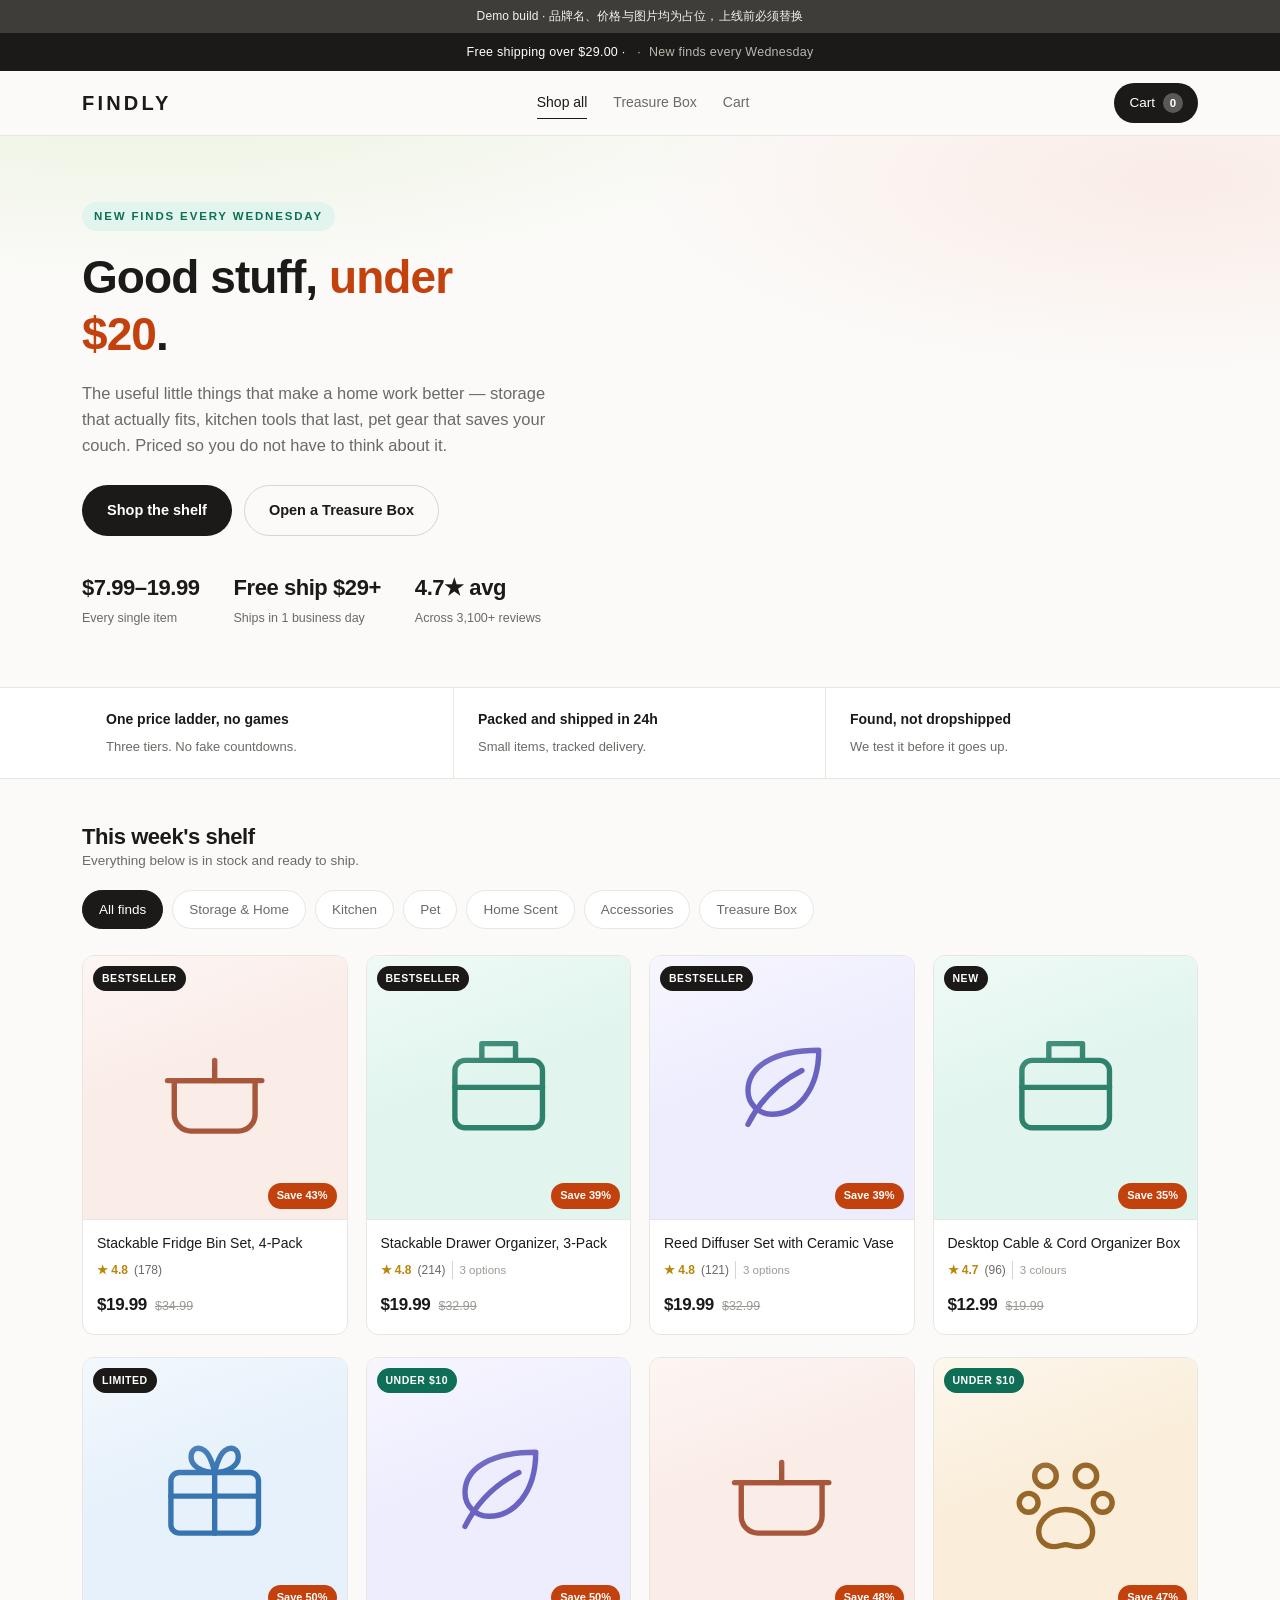
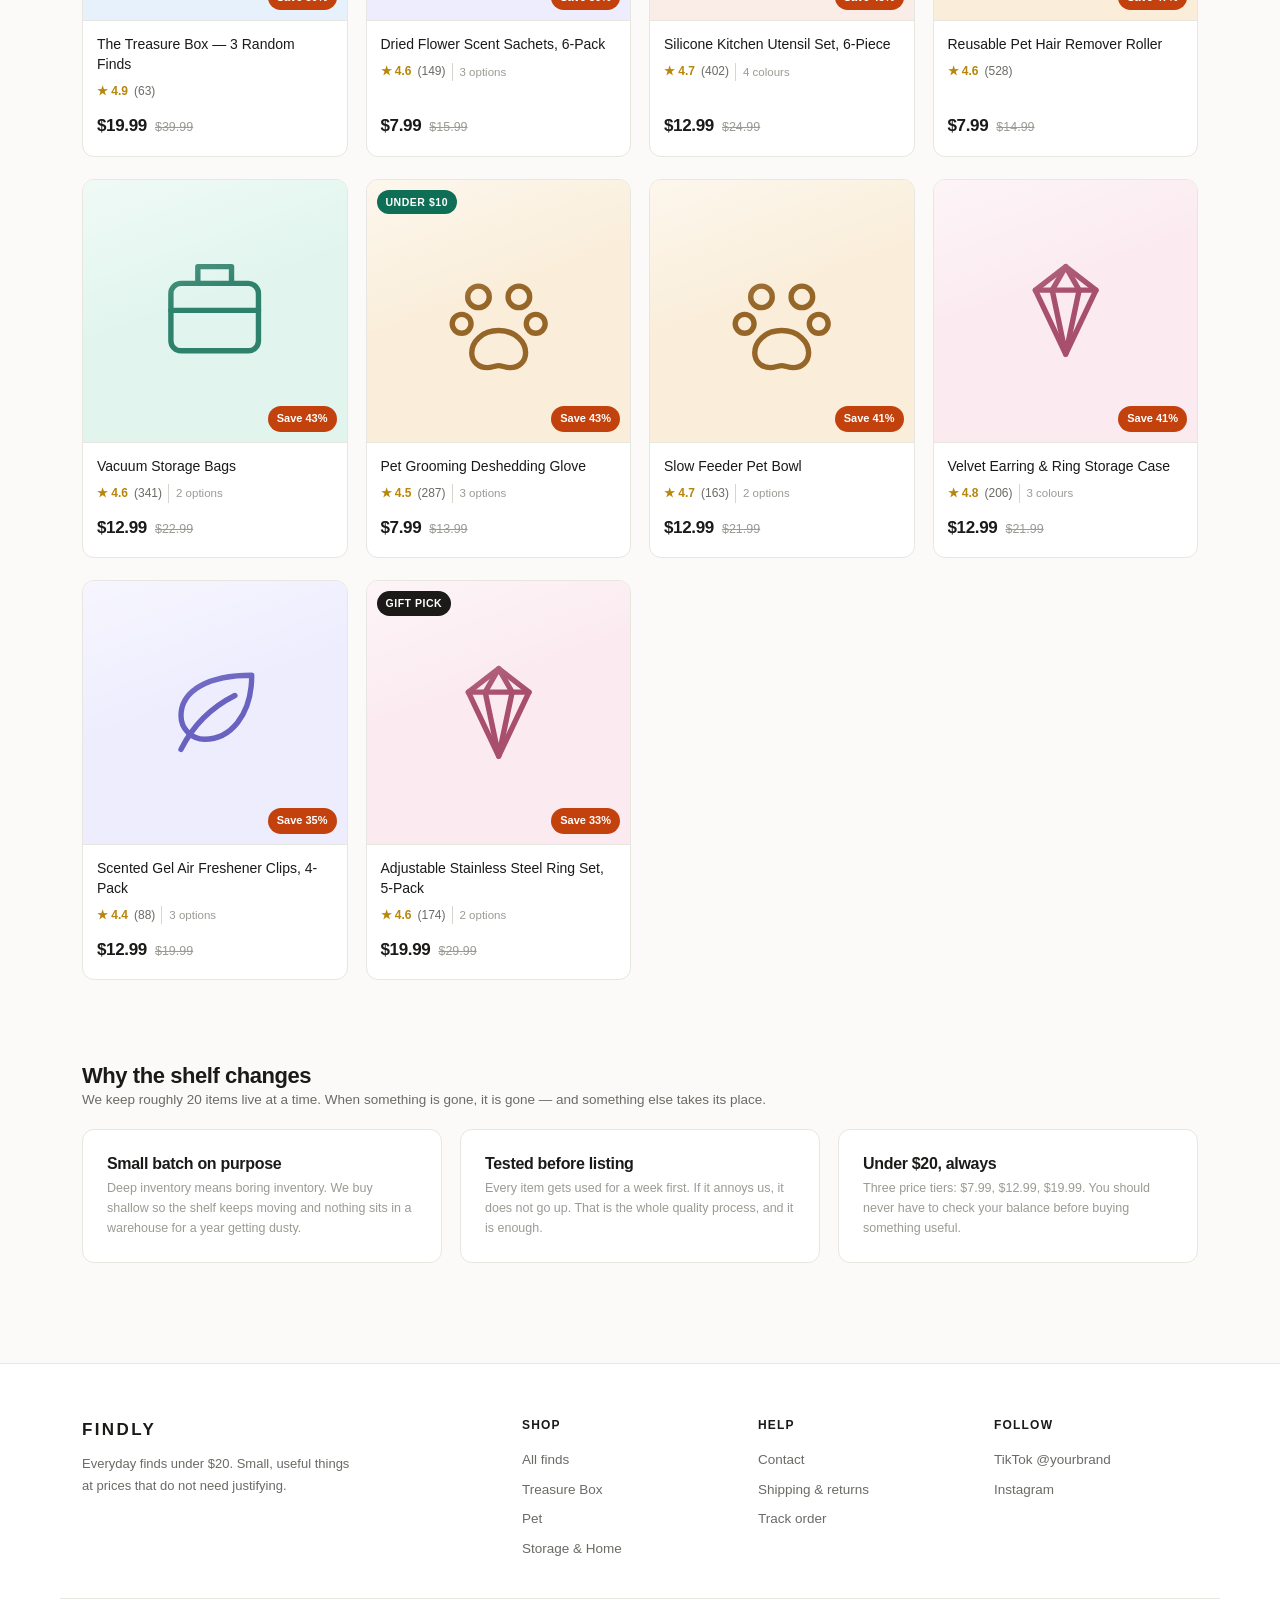
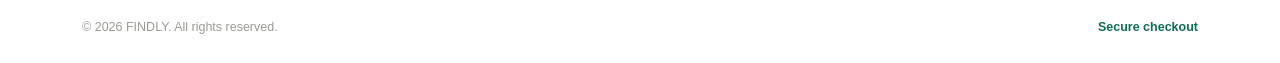
==== index.html @ bf11c8b1 "FINDLY storefront: static site" ====
<!DOCTYPE html>
<html lang="en">
<head>
<meta charset="UTF-8">
<meta name="viewport" content="width=device-width, initial-scale=1.0">
<title>FINDLY — Everyday finds under $20</title>
<meta name="description" content="Small, useful things at prices that do not need justifying. Storage, kitchen, pet and home scent finds, most under $20. New picks every Wednesday.">
<link rel="stylesheet" href="assets/css/style.css">
</head>
<body>

<div id="site-header"></div>

<main>

  <section class="hero">
    <div class="hero-inner">
      <span class="eyebrow">New finds every Wednesday</span>
      <h1>Good stuff, <em>under $20</em>.</h1>
      <p class="hero-sub">The useful little things that make a home work better — storage that actually fits, kitchen tools that last, pet gear that saves your couch. Priced so you do not have to think about it.</p>
      <div class="hero-cta">
        <a class="btn btn-primary" href="#shelf">Shop the shelf</a>
        <a class="btn btn-ghost" href="product.html?id=bundle-treasure-box">Open a Treasure Box</a>
      </div>
      <div class="hero-stats">
        <div class="stat"><b>$7.99–19.99</b><span>Every single item</span></div>
        <div class="stat"><b>Free ship $29+</b><span>Ships in 1 business day</span></div>
        <div class="stat"><b>4.7★ avg</b><span>Across 3,100+ reviews</span></div>
      </div>
    </div>
  </section>

  <section class="value-strip">
    <div class="wrap value-inner">
      <div class="value"><b>One price ladder, no games</b><span>Three tiers. No fake countdowns.</span></div>
      <div class="value"><b>Packed and shipped in 24h</b><span>Small items, tracked delivery.</span></div>
      <div class="value"><b>Found, not dropshipped</b><span>We test it before it goes up.</span></div>
    </div>
  </section>

  <div class="wrap">

    <section class="section-head" id="shelf">
      <div>
        <h2>This week's shelf</h2>
        <p>Everything below is in stock and ready to ship.</p>
      </div>
    </section>

    <div class="filter-bar" id="filterBar"></div>
    <div class="grid" id="grid"></div>

    <section class="section-head" style="margin-top:56px">
      <div>
        <h2>Why the shelf changes</h2>
        <p>We keep roughly 20 items live at a time. When something is gone, it is gone — and something else takes its place.</p>
      </div>
    </section>

    <div class="grid" style="grid-template-columns:repeat(auto-fit,minmax(240px,1fr));padding-bottom:60px">
      <div class="panel" style="margin:0">
        <h2>Small batch on purpose</h2>
        <p class="hint" style="margin-bottom:0">Deep inventory means boring inventory. We buy shallow so the shelf keeps moving and nothing sits in a warehouse for a year getting dusty.</p>
      </div>
      <div class="panel" style="margin:0">
        <h2>Tested before listing</h2>
        <p class="hint" style="margin-bottom:0">Every item gets used for a week first. If it annoys us, it does not go up. That is the whole quality process, and it is enough.</p>
      </div>
      <div class="panel" style="margin:0">
        <h2>Under $20, always</h2>
        <p class="hint" style="margin-bottom:0">Three price tiers: $7.99, $12.99, $19.99. You should never have to check your balance before buying something useful.</p>
      </div>
    </div>

  </div>

</main>

<div id="site-footer"></div>

<script src="assets/js/config.js"></script>
<script src="assets/js/products.js"></script>
<script src="assets/js/shipping.js"></script>
<script src="assets/js/store.js"></script>
<script>
(function () {
  mountChrome();

  var params = new URLSearchParams(location.search);
  var activeCat = params.get('cat') || 'all';

  function renderChips() {
    var bar = document.getElementById('filterBar');
    bar.innerHTML = window.CATEGORIES.map(function (c) {
      return '<a class="chip' + (c.id === activeCat ? ' is-active' : '') +
        '" href="' + (c.id === 'all' ? 'index.html' : 'index.html?cat=' + c.id) + '">' +
        escapeHTML(c.label) + '</a>';
    }).join('');
  }

  function renderGrid() {
    var list = window.PRODUCTS.slice();
    if (activeCat !== 'all') {
      list = list.filter(function (p) { return p.category === activeCat; });
    }
    /* 新品与爆款优先，其余按折扣幅度排 */
    list.sort(function (a, b) {
      var rank = function (p) {
        if (p.tag === 'Bestseller') return 0;
        if (p.tag === 'New') return 1;
        if (p.tag === 'Limited') return 2;
        return 3;
      };
      var d = rank(a) - rank(b);
      if (d !== 0) return d;
      var sa = a.compareAt ? 1 - a.price / a.compareAt : 0;
      var sb = b.compareAt ? 1 - b.price / b.compareAt : 0;
      return sb - sa;
    });
    document.getElementById('grid').innerHTML = list.map(productCardHTML).join('');
  }

  renderChips();
  renderGrid();
})();
</script>
</body>
</html>
---- assets/css/style.css ----
/* ============================================================
   FINDLY — demo placeholder brand
   设计基调：平价但不廉价。暖白纸感 + 大字号价格 + 克制的青绿强调色。
   ============================================================ */

:root{
  --paper:#FBFAF8;
  --card:#FFFFFF;
  --ink:#1B1A18;
  --ink2:#6B6A65;
  --ink3:#9C9A94;
  --line:#E8E6E0;
  --line2:#D8D5CD;
  --deal:#C2410C;
  --deal-bg:#FAECE7;
  --teal:#0F6E56;
  --teal-bg:#E1F5EE;
  --radius:12px;
  --wrap:1160px;
  --font:-apple-system,BlinkMacSystemFont,"Segoe UI","Inter","Helvetica Neue","PingFang SC","Microsoft YaHei",sans-serif;
}

*{box-sizing:border-box;}
html{-webkit-text-size-adjust:100%;}
body{
  margin:0;background:var(--paper);color:var(--ink);
  font-family:var(--font);font-size:15px;line-height:1.6;
  -webkit-font-smoothing:antialiased;
}
img,svg{display:block;max-width:100%;}
a{color:inherit;text-decoration:none;}
button{font-family:inherit;font-size:inherit;cursor:pointer;}
h1,h2,h3{letter-spacing:-.02em;line-height:1.25;margin:0;}
.wrap{max-width:var(--wrap);margin:0 auto;padding:0 22px;}
.sr-only{position:absolute;width:1px;height:1px;padding:0;margin:-1px;overflow:hidden;clip:rect(0 0 0 0);white-space:nowrap;border:0;}

/* ---------- 顶部条 ---------- */
.demo-bar{
  background:#3F3D39;color:#F5F3EE;font-size:12px;text-align:center;
  padding:7px 14px;letter-spacing:.01em;
}
.ship-bar{
  background:var(--ink);color:#fff;font-size:12.5px;text-align:center;
  padding:9px 14px;letter-spacing:.02em;font-weight:500;
}
.ship-bar span{color:#B9B6AE;font-weight:400;}
.ship-bar span::before{content:"·";margin:0 8px;}

/* ---------- 页头 ---------- */
.site-header{
  position:sticky;top:0;z-index:60;background:rgba(251,250,248,.92);
  backdrop-filter:saturate(160%) blur(10px);
  border-bottom:1px solid var(--line);
}
.header-inner{display:flex;align-items:center;justify-content:space-between;gap:20px;height:64px;}
.logo{font-size:20px;font-weight:700;letter-spacing:.16em;}
.main-nav{display:flex;gap:26px;font-size:14px;color:var(--ink2);}
.main-nav a{padding:4px 0;border-bottom:1.5px solid transparent;transition:color .15s,border-color .15s;}
.main-nav a:hover{color:var(--ink);}
.main-nav a.is-active{color:var(--ink);border-bottom-color:var(--ink);}
.cart-btn{
  display:flex;align-items:center;gap:8px;background:var(--ink);color:#fff;
  padding:9px 15px;border-radius:999px;font-size:13.5px;font-weight:500;
}
.cart-count{
  background:#fff;color:var(--ink);border-radius:999px;min-width:20px;height:20px;
  display:inline-flex;align-items:center;justify-content:center;
  font-size:11.5px;font-weight:700;padding:0 6px;
}
.cart-count.is-empty{background:rgba(255,255,255,.28);color:#fff;}

/* ---------- Hero ---------- */
.hero{border-bottom:1px solid var(--line);background:
  radial-gradient(1100px 340px at 12% -12%, #EAF3DE 0%, rgba(234,243,222,0) 62%),
  radial-gradient(900px 320px at 92% 8%, #FAECE7 0%, rgba(250,236,231,0) 60%);
}
.hero-inner{padding:66px 22px 58px;max-width:var(--wrap);margin:0 auto;}
.eyebrow{
  display:inline-block;font-size:11.5px;letter-spacing:.16em;text-transform:uppercase;
  color:var(--teal);background:var(--teal-bg);border-radius:999px;padding:5px 12px;margin-bottom:18px;font-weight:600;
}
.hero h1{font-size:46px;font-weight:700;max-width:15ch;margin-bottom:16px;}
.hero h1 em{font-style:normal;color:var(--deal);}
.hero-sub{font-size:16.5px;color:var(--ink2);max-width:52ch;margin:0 0 26px;}
.hero-cta{display:flex;gap:12px;flex-wrap:wrap;align-items:center;}
.hero-stats{display:flex;gap:34px;margin-top:34px;flex-wrap:wrap;}
.stat b{display:block;font-size:22px;font-weight:700;letter-spacing:-.02em;}
.stat span{font-size:12.5px;color:var(--ink2);}

/* ---------- 按钮 ---------- */
.btn{
  display:inline-flex;align-items:center;justify-content:center;gap:8px;
  padding:13px 24px;border-radius:999px;border:1px solid transparent;
  font-size:14.5px;font-weight:600;transition:transform .12s,opacity .15s,background .15s,border-color .15s;
}
.btn:active{transform:translateY(1px);}
.btn-primary{background:var(--ink);color:#fff;}
.btn-primary:hover{opacity:.88;}
.btn-deal{background:var(--deal);color:#fff;}
.btn-deal:hover{opacity:.9;}
.btn-ghost{background:transparent;color:var(--ink);border-color:var(--line2);}
.btn-ghost:hover{border-color:var(--ink);}
.btn-block{width:100%;}
.btn:disabled{opacity:.45;cursor:not-allowed;}

/* ---------- 价值条 ---------- */
.value-strip{border-bottom:1px solid var(--line);background:var(--card);}
.value-inner{display:grid;grid-template-columns:repeat(3,1fr);gap:0;}
.value{
  padding:20px 24px;border-right:1px solid var(--line);
}
.value:last-child{border-right:none;}
.value b{display:block;font-size:14px;font-weight:600;margin-bottom:3px;}
.value span{font-size:13px;color:var(--ink2);}

/* ---------- 筛选 ---------- */
.section-head{
  display:flex;align-items:baseline;justify-content:space-between;gap:16px;
  margin:44px 0 18px;flex-wrap:wrap;
}
.section-head h2{font-size:22px;font-weight:700;}
.section-head p{margin:0;font-size:13.5px;color:var(--ink2);}
.filter-bar{display:flex;gap:9px;flex-wrap:wrap;margin-bottom:26px;}
.chip{
  background:var(--card);border:1px solid var(--line);border-radius:999px;
  padding:8px 16px;font-size:13.5px;color:var(--ink2);font-weight:500;
  transition:all .15s;
}
.chip:hover{border-color:var(--line2);color:var(--ink);}
.chip.is-active{background:var(--ink);color:#fff;border-color:var(--ink);}

/* ---------- 商品网格 ---------- */
.grid{
  display:grid;grid-template-columns:repeat(auto-fill,minmax(212px,1fr));
  gap:22px 18px;padding-bottom:26px;
}
.p-card{
  background:var(--card);border:1px solid var(--line);border-radius:var(--radius);
  overflow:hidden;display:flex;flex-direction:column;
  transition:box-shadow .18s,transform .18s,border-color .18s;
}
.p-card:hover{transform:translateY(-3px);box-shadow:0 10px 26px -14px rgba(27,26,24,.32);border-color:var(--line2);}
.p-thumb{
  position:relative;aspect-ratio:1/1;display:flex;align-items:center;justify-content:center;
  padding:26px;border-bottom:1px solid var(--line);
}
.thumb-svg{width:100%;height:100%;}
.p-thumb .thumb-svg{width:64%;height:64%;}
.p-thumb::after{
  content:"";position:absolute;inset:0;border-radius:0;pointer-events:none;
  background:linear-gradient(160deg,rgba(255,255,255,.5),rgba(255,255,255,0) 46%);
}
.badge{
  position:absolute;top:10px;left:10px;z-index:2;
  background:var(--ink);color:#fff;font-size:10.5px;font-weight:700;
  letter-spacing:.05em;text-transform:uppercase;padding:4px 9px;border-radius:999px;
}
.badge-deal{background:var(--teal);}
.save-badge{
  position:absolute;bottom:10px;right:10px;z-index:2;
  background:var(--deal);color:#fff;font-size:11px;font-weight:700;
  padding:4px 9px;border-radius:999px;
}
.p-body{padding:14px 14px 16px;display:flex;flex-direction:column;gap:7px;flex:1;}
.p-title{font-size:14px;font-weight:500;line-height:1.42;margin:0;}
.p-meta{display:flex;align-items:center;gap:6px;font-size:12px;color:var(--ink2);}
.p-rating{color:#B8860B;font-weight:600;}
.p-price{display:flex;align-items:baseline;gap:8px;margin-top:auto;padding-top:4px;}
.p-now{font-size:17px;font-weight:700;letter-spacing:-.02em;}
.p-was{font-size:12.5px;color:var(--ink3);text-decoration:line-through;}

/* ---------- 商品详情 ---------- */
.pdp{padding:26px 0 10px;}
.crumbs{font-size:12.5px;color:var(--ink3);margin-bottom:20px;}
.crumbs a:hover{color:var(--ink);text-decoration:underline;}
.pdp-grid{display:grid;grid-template-columns:1fr 1fr;gap:52px;align-items:start;}
.pdp-stage{
  border:1px solid var(--line);border-radius:16px;aspect-ratio:1/1;
  display:flex;align-items:center;justify-content:center;padding:56px;position:relative;overflow:hidden;
}
.pdp-stage .thumb-svg{width:62%;height:62%;}
.swatches{display:flex;gap:10px;margin-top:14px;}
.swatch{
  width:62px;height:62px;border-radius:10px;border:1px solid var(--line);
  display:flex;align-items:center;justify-content:center;padding:10px;background:var(--card);
}
.swatch.is-on{border-color:var(--ink);border-width:2px;}
.pdp h1{font-size:29px;font-weight:700;margin-bottom:12px;}
.pdp-cn{font-size:12.5px;color:var(--ink3);margin:-6px 0 14px;}
.pdp-rating{display:flex;align-items:center;gap:8px;font-size:13px;color:var(--ink2);margin-bottom:18px;}
.pdp-price{display:flex;align-items:baseline;gap:12px;margin-bottom:6px;}
.pdp-now{font-size:32px;font-weight:700;letter-spacing:-.03em;}
.pdp-was{font-size:16px;color:var(--ink3);text-decoration:line-through;}
.pdp-save{
  display:inline-block;background:var(--deal-bg);color:var(--deal);font-size:12px;
  font-weight:700;padding:4px 10px;border-radius:6px;margin-bottom:20px;
}
.pdp-blurb{font-size:15px;color:var(--ink2);margin:0 0 22px;line-height:1.7;}
.pdp-buy{display:flex;gap:12px;align-items:stretch;margin-bottom:14px;flex-wrap:wrap;}
.qty{display:flex;align-items:center;border:1px solid var(--line2);border-radius:999px;overflow:hidden;background:var(--card);}
.qty button{width:42px;height:50px;background:none;border:none;font-size:18px;color:var(--ink2);}
.qty button:hover{background:#F4F2ED;color:var(--ink);}
.qty input{
  width:44px;height:50px;border:none;text-align:center;font-size:15px;font-weight:600;
  background:transparent;color:var(--ink);-moz-appearance:textfield;
}
.qty input::-webkit-outer-spin-button,.qty input::-webkit-inner-spin-button{-webkit-appearance:none;margin:0;}
.pdp-buy .btn{flex:1;min-width:190px;padding:15px 24px;}
.pdp-note{
  display:flex;gap:9px;font-size:13px;color:var(--ink2);background:var(--teal-bg);
  border-radius:10px;padding:12px 14px;margin-bottom:24px;
}
.pdp-features{list-style:none;padding:0;margin:0 0 24px;border-top:1px solid var(--line);}
.pdp-features li{
  padding:12px 0 12px 26px;border-bottom:1px solid var(--line);font-size:14px;
  position:relative;color:var(--ink2);
}
.pdp-features li::before{
  content:"";position:absolute;left:2px;top:20px;width:13px;height:7px;
  border-left:1.8px solid var(--teal);border-bottom:1.8px solid var(--teal);
  transform:rotate(-45deg);
}
.spec-row{display:flex;justify-content:space-between;font-size:13px;color:var(--ink2);padding:9px 0;border-bottom:1px dashed var(--line);gap:16px;}
.spec-row b{white-space:nowrap;}
.spec-row b.ok{color:var(--teal);}
.spec-row b.warn{color:#8A5A00;}
.spec-row b.bad{color:var(--deal);}

/* ---------- 购物车 ---------- */
.page-head{padding:38px 0 8px;}
.page-head h1{font-size:30px;font-weight:700;}
.page-head p{color:var(--ink2);margin:8px 0 0;font-size:14px;}
.cart-layout{display:grid;grid-template-columns:1fr 340px;gap:36px;align-items:start;padding:24px 0 60px;}
.cart-list{background:var(--card);border:1px solid var(--line);border-radius:var(--radius);overflow:hidden;}
.cart-row{display:grid;grid-template-columns:88px 1fr auto;gap:16px;padding:18px;border-bottom:1px solid var(--line);align-items:center;}
.cart-row:last-child{border-bottom:none;}
.cart-thumb{
  width:88px;height:88px;border-radius:10px;display:flex;align-items:center;justify-content:center;padding:14px;
}
.cart-thumb .thumb-svg{width:100%;height:100%;}
.cart-info h3{font-size:14.5px;font-weight:500;margin:0 0 4px;}
.cart-info .cn{font-size:12px;color:var(--ink3);margin:0 0 8px;}
.cart-line-price{font-size:15px;font-weight:700;white-space:nowrap;}
.cart-row-right{display:flex;flex-direction:column;align-items:flex-end;gap:10px;}
.link-remove{background:none;border:none;color:var(--ink3);font-size:12.5px;padding:0;text-decoration:underline;}
.link-remove:hover{color:var(--deal);}
.qty-sm{display:flex;align-items:center;border:1px solid var(--line2);border-radius:999px;overflow:hidden;}
.qty-sm button{width:30px;height:30px;background:none;border:none;color:var(--ink2);font-size:15px;}
.qty-sm button:hover{background:#F4F2ED;}
.qty-sm span{min-width:26px;text-align:center;font-size:13.5px;font-weight:600;}

.summary{
  background:var(--card);border:1px solid var(--line);border-radius:var(--radius);
  padding:22px;position:sticky;top:88px;
}
.summary h2{font-size:16px;font-weight:700;margin-bottom:16px;}
.kv{display:flex;justify-content:space-between;padding:8px 0;font-size:14px;color:var(--ink2);}
.kv b{color:var(--ink);font-weight:600;font-variant-numeric:tabular-nums;}
.kv.total{
  border-top:1px solid var(--line);margin-top:10px;padding-top:14px;
  font-size:17px;color:var(--ink);
}
.kv.total b{font-size:22px;font-weight:700;letter-spacing:-.02em;}
.free-ship{margin:14px 0 4px;}
.free-ship p{font-size:12.5px;color:var(--ink2);margin:0 0 8px;}
.free-ship p b{color:var(--teal);}
.track{height:6px;background:#EDEBE5;border-radius:999px;overflow:hidden;}
.track i{display:block;height:100%;background:var(--teal);border-radius:999px;transition:width .3s;}
.track i.done{background:var(--teal);}
.ship-note{font-size:12px;color:var(--ink3);margin:12px 0 0;line-height:1.55;}
.empty{
  text-align:center;padding:78px 24px;background:var(--card);
  border:1px solid var(--line);border-radius:var(--radius);
}
.empty h2{font-size:19px;margin-bottom:8px;}
.empty p{color:var(--ink2);font-size:14px;margin:0 0 20px;}

/* ---------- 结账 ---------- */
.co-grid{display:grid;grid-template-columns:1fr 360px;gap:36px;align-items:start;padding:24px 0 60px;}
.panel{background:var(--card);border:1px solid var(--line);border-radius:var(--radius);padding:24px;margin-bottom:18px;}
.panel h2{font-size:16px;font-weight:700;margin-bottom:4px;}
.panel .hint{font-size:12.5px;color:var(--ink3);margin:0 0 18px;}
.field{margin-bottom:14px;}
.field label{display:block;font-size:12.5px;font-weight:600;margin-bottom:6px;color:var(--ink2);}
.field input,.field select,.field textarea{
  width:100%;padding:12px 14px;border:1px solid var(--line2);border-radius:9px;
  font-size:14px;font-family:inherit;background:#FDFCFA;color:var(--ink);
}
.field input:focus,.field select:focus,.field textarea:focus{
  outline:none;border-color:var(--ink);background:#fff;
}
.field-row{display:grid;grid-template-columns:1fr 1fr;gap:12px;}
.pay-option{
  display:flex;align-items:center;gap:12px;border:1px solid var(--line2);border-radius:10px;
  padding:14px;margin-bottom:10px;cursor:pointer;background:#FDFCFA;
}
.pay-option.is-on{border-color:var(--ink);background:#fff;border-width:2px;}
.pay-option input{width:auto;margin:0;}
.pay-option b{font-size:14px;font-weight:600;display:block;}
.pay-option span{font-size:12px;color:var(--ink3);}

/* ---------- 款式选择器 ---------- */
.opt-group{margin-bottom:20px;}
.opt-head{display:flex;align-items:baseline;gap:10px;margin-bottom:9px;}
.opt-name{font-size:12.5px;font-weight:700;letter-spacing:.06em;text-transform:uppercase;color:var(--ink2);}
.opt-picked{font-size:13px;color:var(--ink);font-weight:500;}
.opt-values{display:flex;flex-wrap:wrap;gap:8px;}
.opt-val{
  display:inline-flex;align-items:center;gap:7px;
  background:var(--card);border:1px solid var(--line2);border-radius:999px;
  padding:8px 15px;font-size:13.5px;color:var(--ink2);font-weight:500;
  transition:all .15s;
}
.opt-val:hover{border-color:var(--ink2);color:var(--ink);}
.opt-val.is-on{background:var(--ink);border-color:var(--ink);color:#fff;}
.opt-val em{font-style:normal;font-size:12px;opacity:.72;}
.opt-hex{
  width:14px;height:14px;border-radius:50%;display:inline-block;
  border:1px solid rgba(0,0,0,.16);
}
.opt-val.is-on .opt-hex{border-color:rgba(255,255,255,.5);}

/* ---------- 商品卡的款式提示 ---------- */
.p-opt{font-size:11.5px;color:var(--ink3);border-left:1px solid var(--line2);padding-left:7px;}

/* ---------- 购物车行：款式信息 ---------- */
.cart-variant{
  display:inline-block;background:#F1EFE8;color:var(--ink);
  font-size:11.5px;font-weight:600;padding:2px 8px;border-radius:5px;margin-right:7px;
}
.cart-sku{font-size:11px;color:var(--ink3);font-family:var(--font);letter-spacing:.02em;margin-right:8px;}
.cart-unit{font-size:12px;color:var(--ink2);}

/* ---------- 运费明细 ---------- */
.ship-toggle{
  width:100%;display:flex;align-items:center;justify-content:space-between;gap:10px;
  background:none;border:none;border-top:1px solid var(--line);
  padding:13px 0 2px;margin-top:12px;font-size:13px;color:var(--ink2);
  text-align:left;
}
.ship-toggle:hover{color:var(--ink);}
.ship-toggle span:last-child{
  font-size:15px;line-height:1;width:18px;height:18px;display:inline-flex;
  align-items:center;justify-content:center;border:1px solid var(--line2);border-radius:50%;
}
.ship-detail{padding:8px 0 2px;}
.ship-detail .kv{font-size:12.5px;padding:6px 0;}
.ship-flag{
  font-size:12px;line-height:1.55;color:var(--deal);background:var(--deal-bg);
  border-radius:8px;padding:9px 11px;margin:8px 0 4px;
}
.ship-flag-ok{color:var(--teal);background:var(--teal-bg);}
.track i.over{background:var(--deal);}

/* ---------- 通知 ---------- */
.toast{
  position:fixed;left:50%;bottom:28px;transform:translate(-50%,22px);
  background:var(--ink);color:#fff;padding:13px 22px;border-radius:999px;
  font-size:14px;font-weight:500;opacity:0;pointer-events:none;z-index:200;
  transition:opacity .22s,transform .22s;box-shadow:0 12px 32px -12px rgba(0,0,0,.5);
}
.toast.is-on{opacity:1;transform:translate(-50%,0);}

/* ---------- 页脚 ---------- */
.site-footer{border-top:1px solid var(--line);background:var(--card);margin-top:40px;}
.footer-inner{
  display:grid;grid-template-columns:2fr 1fr 1fr 1fr;gap:32px;padding:52px 22px 34px;
}
.f-brand{font-size:17px;font-weight:700;letter-spacing:.14em;margin:0 0 10px;}
.f-note{font-size:13px;color:var(--ink2);max-width:38ch;margin:0;line-height:1.65;}
.f-col a{display:block;font-size:13.5px;color:var(--ink2);padding:4px 0;}
.f-col a:hover{color:var(--ink);text-decoration:underline;}
.f-h{font-size:12px;font-weight:700;letter-spacing:.1em;text-transform:uppercase;color:var(--ink);margin:0 0 10px;}
.f-bottom{
  display:flex;justify-content:space-between;align-items:center;gap:16px;flex-wrap:wrap;
  border-top:1px solid var(--line);padding:18px 22px 26px;font-size:12.5px;color:var(--ink3);
}
.f-pay{color:var(--teal);font-weight:600;}

/* ---------- 响应式 ---------- */
@media(max-width:900px){
  .pdp-grid{grid-template-columns:1fr;gap:30px;}
  .cart-layout,.co-grid{grid-template-columns:1fr;gap:22px;}
  .summary{position:static;}
  .footer-inner{grid-template-columns:1fr 1fr;gap:26px;}
  .hero h1{font-size:34px;}
  .main-nav{display:none;}
}
@media(max-width:620px){
  .value-inner{grid-template-columns:1fr;}
  .value{border-right:none;border-bottom:1px solid var(--line);}
  .value:last-child{border-bottom:none;}
  .grid{grid-template-columns:repeat(auto-fill,minmax(150px,1fr));gap:14px;}
  .pdp h1{font-size:23px;}
  .pdp-now{font-size:26px;}
  .footer-inner{grid-template-columns:1fr;}
  .cart-row{grid-template-columns:66px 1fr;grid-template-areas:"thumb info" "actions actions";}
  .cart-thumb{width:66px;height:66px;grid-area:thumb;}
  .cart-info{grid-area:info;}
  .cart-row-right{grid-area:actions;flex-direction:row;justify-content:space-between;width:100%;}
  .field-row{grid-template-columns:1fr;}
}
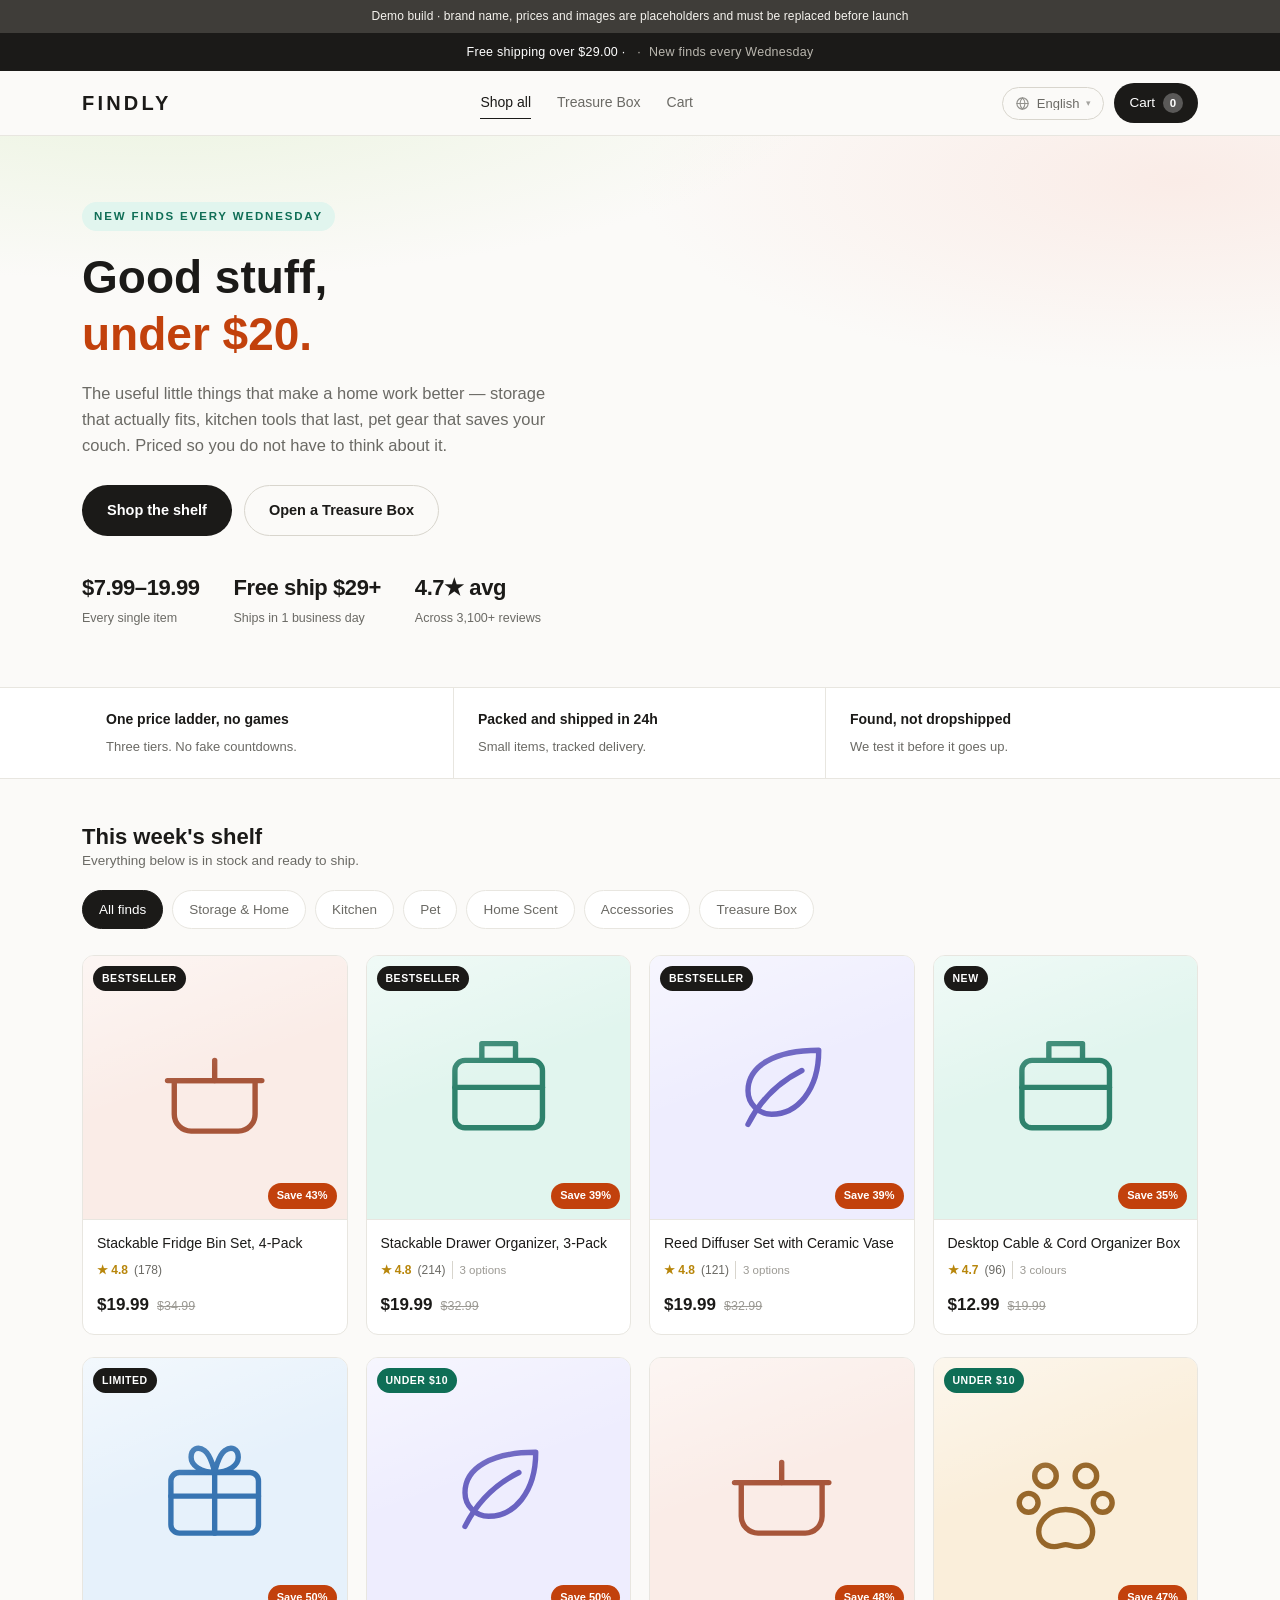
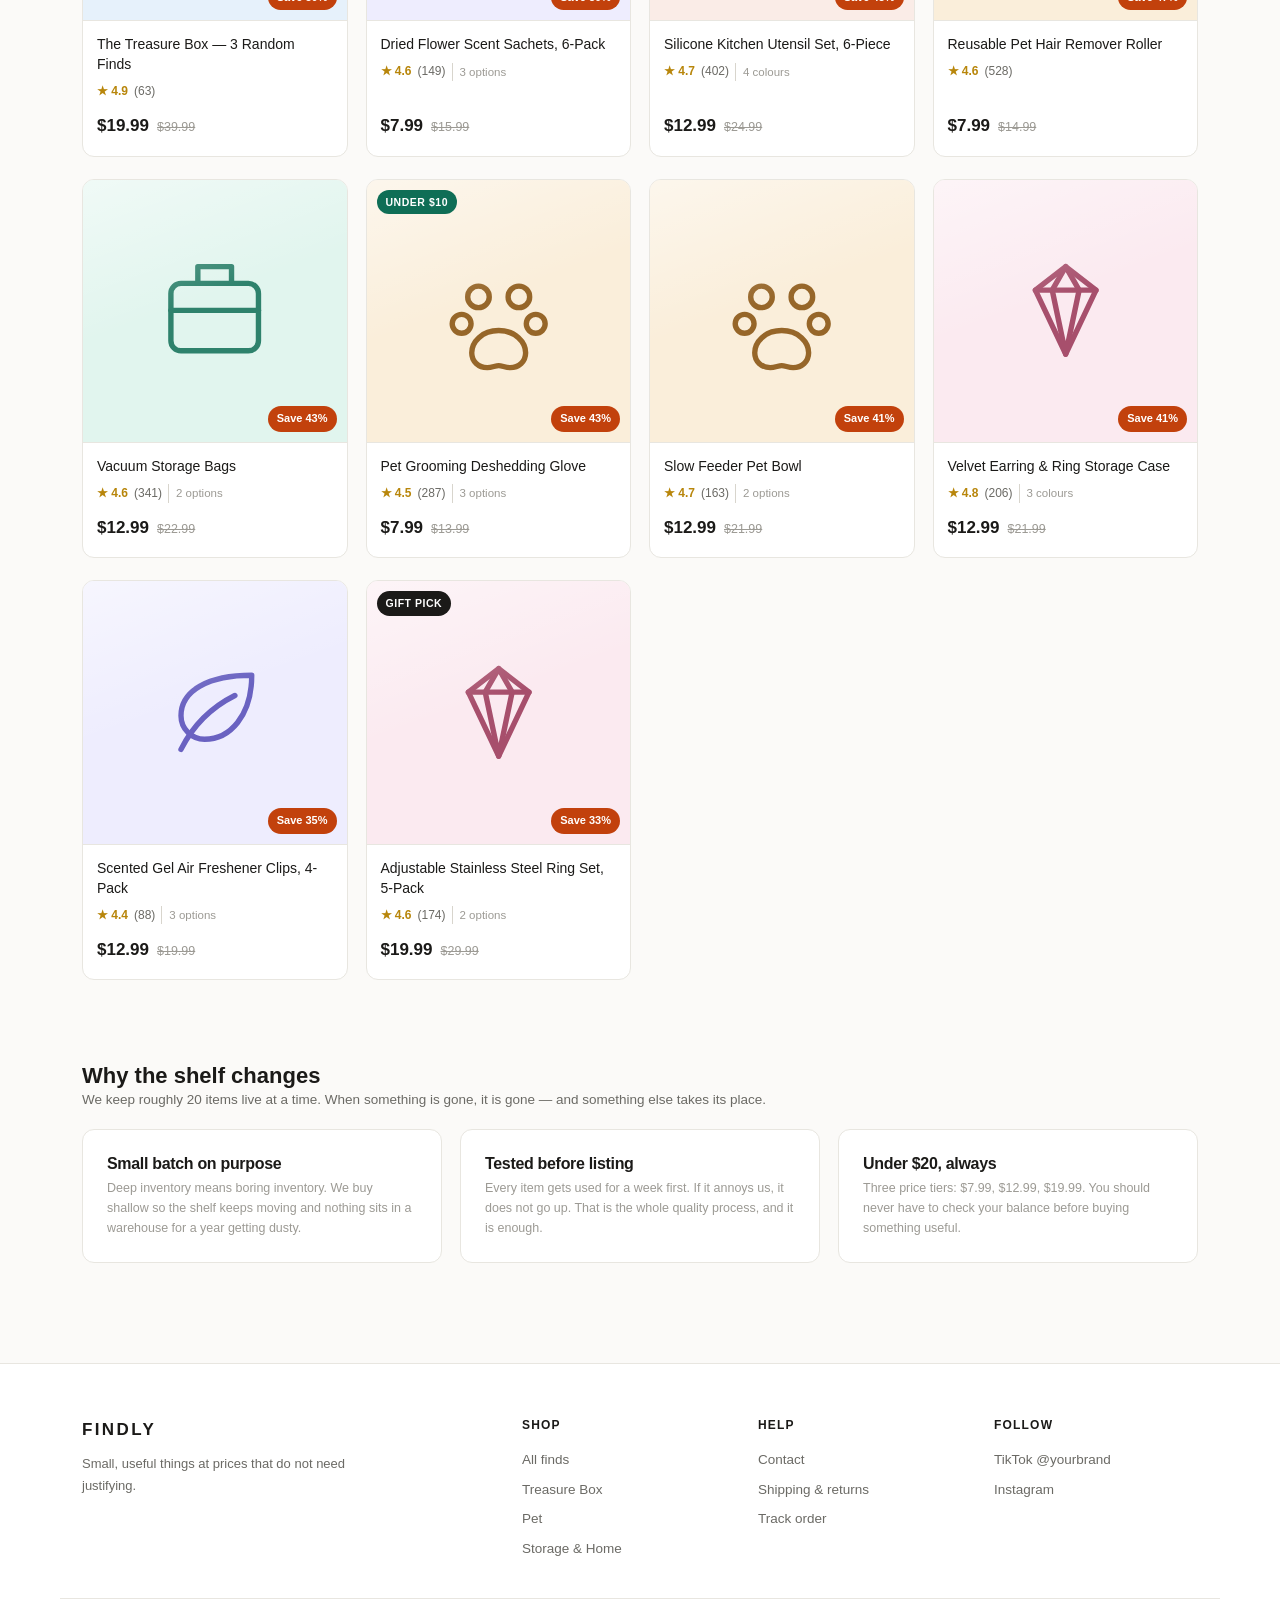
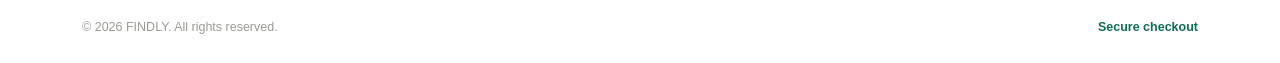
==== commit 3b7ec908: "Add 11-language i18n: auto-detect, switcher, RTL Arabic, full product copy translation" ====
--- a/index.html
+++ b/index.html
@@ -15,26 +15,26 @@
 
   <section class="hero">
     <div class="hero-inner">
-      <span class="eyebrow">New finds every Wednesday</span>
-      <h1>Good stuff, <em>under $20</em>.</h1>
-      <p class="hero-sub">The useful little things that make a home work better — storage that actually fits, kitchen tools that last, pet gear that saves your couch. Priced so you do not have to think about it.</p>
+      <span class="eyebrow" data-i18n="home.eyebrow">New finds every Wednesday</span>
+      <h1><span data-i18n="home.h1">Good stuff,</span> <em data-i18n="home.h1_em">under $20.</em></h1>
+      <p class="hero-sub" data-i18n="home.sub">The useful little things that make a home work better — storage that actually fits, kitchen tools that last, pet gear that saves your couch. Priced so you do not have to think about it.</p>
       <div class="hero-cta">
-        <a class="btn btn-primary" href="#shelf">Shop the shelf</a>
-        <a class="btn btn-ghost" href="product.html?id=bundle-treasure-box">Open a Treasure Box</a>
+        <a class="btn btn-primary" href="#shelf" data-i18n="home.cta_shelf">Shop the shelf</a>
+        <a class="btn btn-ghost" href="product.html?id=bundle-treasure-box" data-i18n="home.cta_box">Open a Treasure Box</a>
       </div>
       <div class="hero-stats">
-        <div class="stat"><b>$7.99–19.99</b><span>Every single item</span></div>
-        <div class="stat"><b>Free ship $29+</b><span>Ships in 1 business day</span></div>
-        <div class="stat"><b>4.7★ avg</b><span>Across 3,100+ reviews</span></div>
+        <div class="stat"><b data-i18n="home.stat_price">$7.99–19.99</b><span data-i18n="home.stat_price_l">Every single item</span></div>
+        <div class="stat"><b data-i18n="home.stat_ship">Free ship $29+</b><span data-i18n="home.stat_ship_l">Ships in 1 business day</span></div>
+        <div class="stat"><b data-i18n="home.stat_rating">4.7★ avg</b><span data-i18n="home.stat_rating_l" data-i18n-args='{"n":"3,100"}'>Across 3,100+ reviews</span></div>
       </div>
     </div>
   </section>
 
   <section class="value-strip">
     <div class="wrap value-inner">
-      <div class="value"><b>One price ladder, no games</b><span>Three tiers. No fake countdowns.</span></div>
-      <div class="value"><b>Packed and shipped in 24h</b><span>Small items, tracked delivery.</span></div>
-      <div class="value"><b>Found, not dropshipped</b><span>We test it before it goes up.</span></div>
+      <div class="value"><b data-i18n="home.value1_t">One price ladder, no games</b><span data-i18n="home.value1_s">Three tiers. No fake countdowns.</span></div>
+      <div class="value"><b data-i18n="home.value2_t">Packed and shipped in 24h</b><span data-i18n="home.value2_s">Small items, tracked delivery.</span></div>
+      <div class="value"><b data-i18n="home.value3_t">Found, not dropshipped</b><span data-i18n="home.value3_s">We test it before it goes up.</span></div>
     </div>
   </section>
 
@@ -42,8 +42,8 @@
 
     <section class="section-head" id="shelf">
       <div>
-        <h2>This week's shelf</h2>
-        <p>Everything below is in stock and ready to ship.</p>
+        <h2 data-i18n="home.shelf_t">This week's shelf</h2>
+        <p data-i18n="home.shelf_s">Everything below is in stock and ready to ship.</p>
       </div>
     </section>
 
@@ -52,23 +52,23 @@
 
     <section class="section-head" style="margin-top:56px">
       <div>
-        <h2>Why the shelf changes</h2>
-        <p>We keep roughly 20 items live at a time. When something is gone, it is gone — and something else takes its place.</p>
+        <h2 data-i18n="home.why_t">Why the shelf changes</h2>
+        <p data-i18n="home.why_s">We keep roughly 20 items live at a time. When something is gone, it is gone — and something else takes its place.</p>
       </div>
     </section>
 
     <div class="grid" style="grid-template-columns:repeat(auto-fit,minmax(240px,1fr));padding-bottom:60px">
       <div class="panel" style="margin:0">
-        <h2>Small batch on purpose</h2>
-        <p class="hint" style="margin-bottom:0">Deep inventory means boring inventory. We buy shallow so the shelf keeps moving and nothing sits in a warehouse for a year getting dusty.</p>
+        <h2 data-i18n="home.panel1_t">Small batch on purpose</h2>
+        <p class="hint" style="margin-bottom:0" data-i18n="home.panel1_s">Deep inventory means boring inventory. We buy shallow so the shelf keeps moving and nothing sits in a warehouse for a year getting dusty.</p>
       </div>
       <div class="panel" style="margin:0">
-        <h2>Tested before listing</h2>
-        <p class="hint" style="margin-bottom:0">Every item gets used for a week first. If it annoys us, it does not go up. That is the whole quality process, and it is enough.</p>
+        <h2 data-i18n="home.panel2_t">Tested before listing</h2>
+        <p class="hint" style="margin-bottom:0" data-i18n="home.panel2_s">Every item gets used for a week first. If it annoys us, it does not go up. That is the whole quality process, and it is enough.</p>
       </div>
       <div class="panel" style="margin:0">
-        <h2>Under $20, always</h2>
-        <p class="hint" style="margin-bottom:0">Three price tiers: $7.99, $12.99, $19.99. You should never have to check your balance before buying something useful.</p>
+        <h2 data-i18n="home.panel3_t">Under $20, always</h2>
+        <p class="hint" style="margin-bottom:0" data-i18n="home.panel3_s">Three price tiers: $7.99, $12.99, $19.99. You should never have to check your balance before buying something useful.</p>
       </div>
     </div>
 
@@ -78,13 +78,16 @@
 
 <div id="site-footer"></div>
 
+<script src="assets/js/i18n.js"></script>
 <script src="assets/js/config.js"></script>
 <script src="assets/js/products.js"></script>
 <script src="assets/js/shipping.js"></script>
 <script src="assets/js/store.js"></script>
 <script>
-(function () {
+I18N.ready(function () {
   mountChrome();
+
+  document.title = window.CONFIG.brand + ' — ' + I18N.t('home.h1') + ' ' + I18N.t('home.h1_em');
 
   var params = new URLSearchParams(location.search);
   var activeCat = params.get('cat') || 'all';
@@ -94,7 +97,7 @@
     bar.innerHTML = window.CATEGORIES.map(function (c) {
       return '<a class="chip' + (c.id === activeCat ? ' is-active' : '') +
         '" href="' + (c.id === 'all' ? 'index.html' : 'index.html?cat=' + c.id) + '">' +
-        escapeHTML(c.label) + '</a>';
+        escapeHTML(I18N.cat(c.id)) + '</a>';
     }).join('');
   }
 
@@ -122,7 +125,7 @@
 
   renderChips();
   renderGrid();
-})();
+});
 </script>
 </body>
 </html>
--- a/assets/css/style.css
+++ b/assets/css/style.css
@@ -21,6 +21,7 @@
 }
 
 *{box-sizing:border-box;}
+[hidden]{display:none !important;}
 html{-webkit-text-size-adjust:100%;}
 body{
   margin:0;background:var(--paper);color:var(--ink);
@@ -68,6 +69,37 @@
   font-size:11.5px;font-weight:700;padding:0 6px;
 }
 .cart-count.is-empty{background:rgba(255,255,255,.28);color:#fff;}
+.header-right{display:flex;align-items:center;gap:10px;}
+
+/* ---------- 语言切换器 ---------- */
+.lang-switch{position:relative;}
+.lang-btn{
+  display:flex;align-items:center;gap:7px;background:transparent;
+  border:1px solid var(--line2);border-radius:999px;padding:8px 12px;
+  font-size:13px;font-weight:500;color:var(--ink2);line-height:1;
+  transition:border-color .15s,color .15s,background .15s;
+}
+.lang-btn:hover{border-color:var(--ink2);color:var(--ink);}
+.lang-btn svg{flex:none;opacity:.72;}
+.lang-cur{white-space:nowrap;max-width:12ch;overflow:hidden;text-overflow:ellipsis;}
+.lang-caret{font-size:9px;line-height:1;opacity:.6;}
+.lang-btn[aria-expanded="true"]{border-color:var(--ink);color:var(--ink);background:var(--card);}
+.lang-menu{
+  position:absolute;top:calc(100% + 8px);right:0;z-index:90;
+  background:var(--card);border:1px solid var(--line);border-radius:12px;
+  box-shadow:0 18px 44px -20px rgba(27,26,24,.45);
+  padding:6px;min-width:190px;max-height:min(72vh,430px);overflow:auto;
+}
+.lang-item{
+  display:flex;align-items:center;justify-content:space-between;gap:14px;
+  width:100%;background:none;border:none;border-radius:8px;
+  padding:9px 11px;font-size:13.5px;color:var(--ink2);text-align:start;
+}
+.lang-item:hover{background:#F4F2ED;color:var(--ink);}
+.lang-item.is-on{background:var(--teal-bg);color:var(--teal);font-weight:600;}
+.lang-native{white-space:nowrap;}
+.lang-code{font-size:10.5px;letter-spacing:.08em;color:var(--ink3);font-weight:700;flex:none;}
+.lang-item.is-on .lang-code{color:var(--teal);opacity:.7;}
 
 /* ---------- Hero ---------- */
 .hero{border-bottom:1px solid var(--line);background:
@@ -376,6 +408,22 @@
   border-top:1px solid var(--line);padding:18px 22px 26px;font-size:12.5px;color:var(--ink3);
 }
 .f-pay{color:var(--teal);font-weight:600;}
+
+/* ---------- RTL（阿拉伯语） ----------
+   flex / inline 方向会自动翻转；这里只补「物理方向」写死的几处 */
+[dir="rtl"] body{letter-spacing:0;}
+[dir="rtl"] .badge{left:auto;right:10px;}
+[dir="rtl"] .save-badge{right:auto;left:10px;}
+[dir="rtl"] .lang-menu{right:auto;left:0;}
+[dir="rtl"] .ship-toggle{text-align:right;}
+[dir="rtl"] .cart-variant{margin-right:0;margin-left:7px;}
+[dir="rtl"] .cart-sku{margin-right:0;margin-left:8px;}
+[dir="rtl"] .p-opt{border-left:none;border-right:1px solid var(--line2);padding-left:0;padding-right:7px;}
+[dir="rtl"] .pdp-features li{padding:12px 26px 12px 0;}
+[dir="rtl"] .pdp-features li::before{left:auto;right:2px;transform:rotate(135deg);}
+[dir="rtl"] .spec-row b{text-align:left;}
+[dir="rtl"] .hero h1{letter-spacing:0;}
+[dir="rtl"] .hero,.hero h1,.pdp h1,.page-head h1,.section-head h2,.p-now,.pdp-now,.kv.total b{letter-spacing:0;}
 
 /* ---------- 响应式 ---------- */
 @media(max-width:900px){
@@ -399,4 +447,9 @@
   .cart-info{grid-area:info;}
   .cart-row-right{grid-area:actions;flex-direction:row;justify-content:space-between;width:100%;}
   .field-row{grid-template-columns:1fr;}
-}
+  .lang-btn{padding:8px 10px;gap:5px;}
+}
+@media(max-width:460px){
+  .lang-cur{display:none;}
+  .lang-btn{padding:9px 11px;}
+}
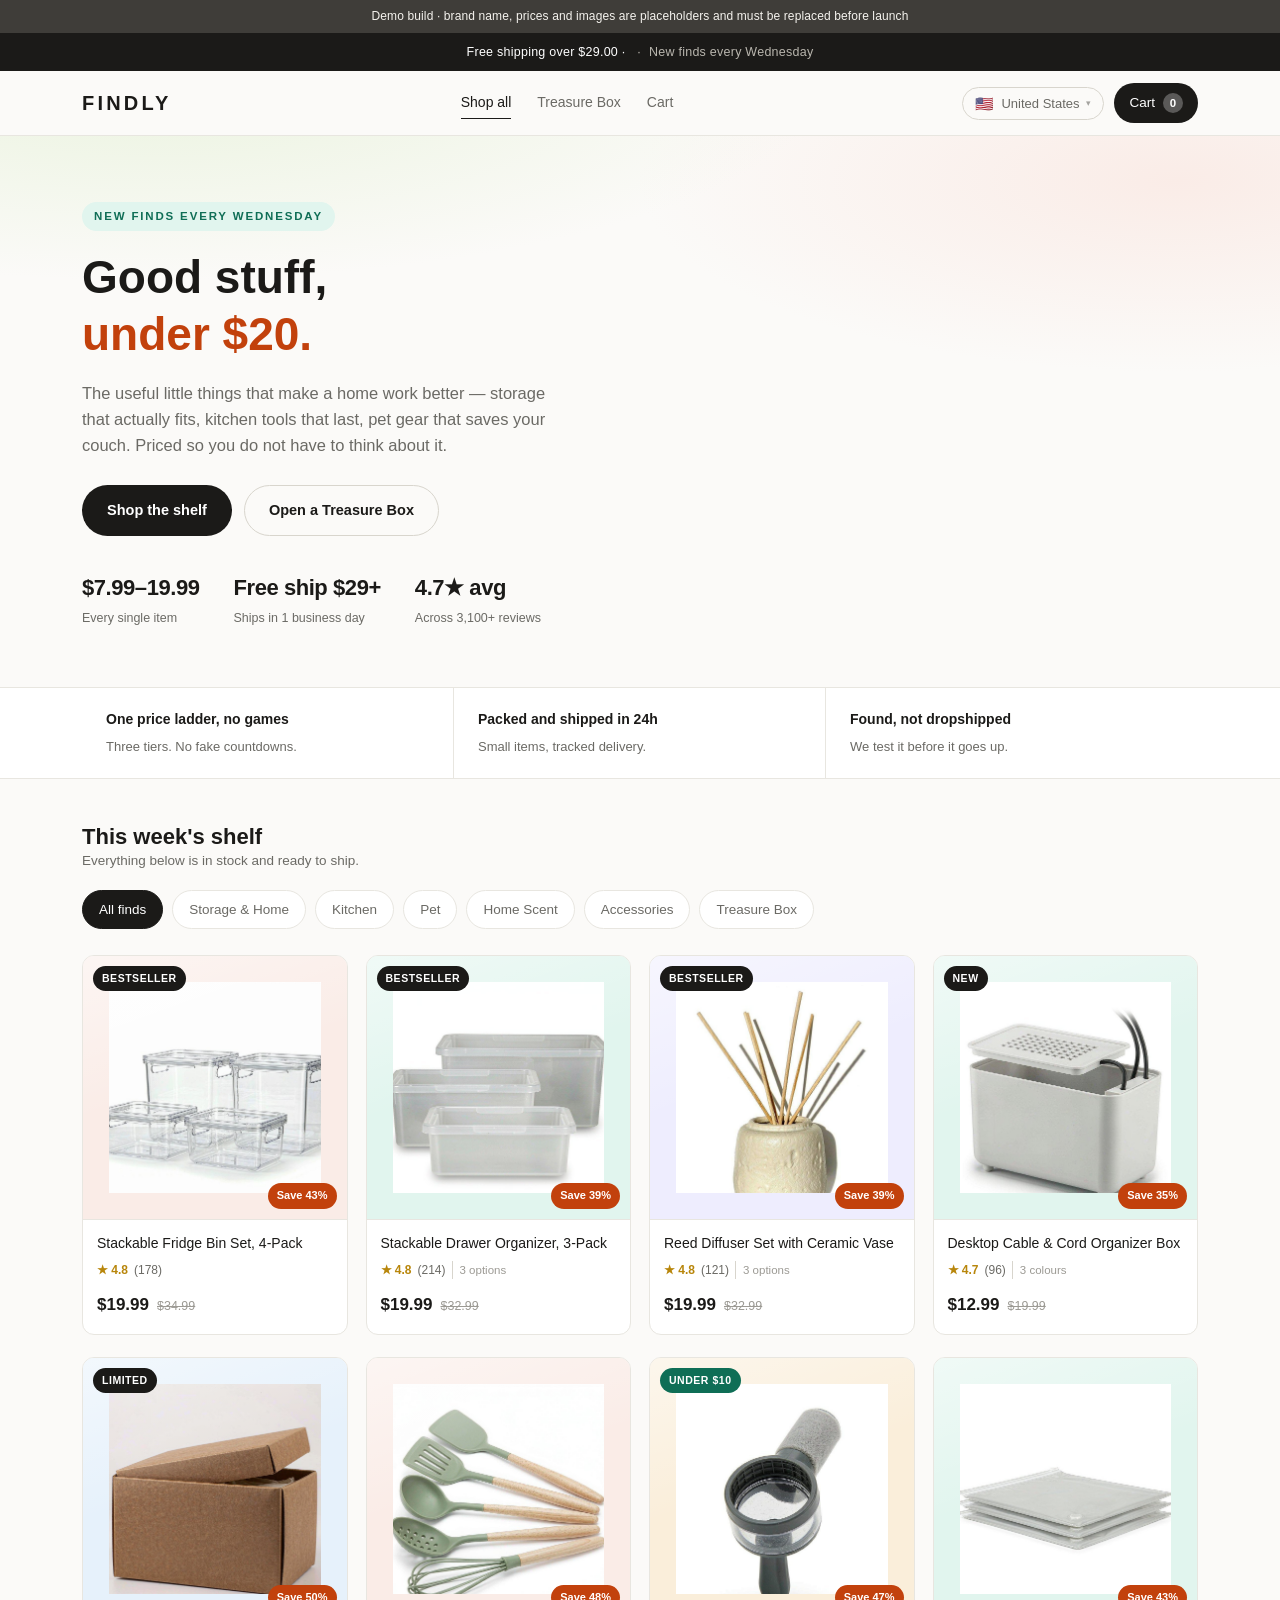
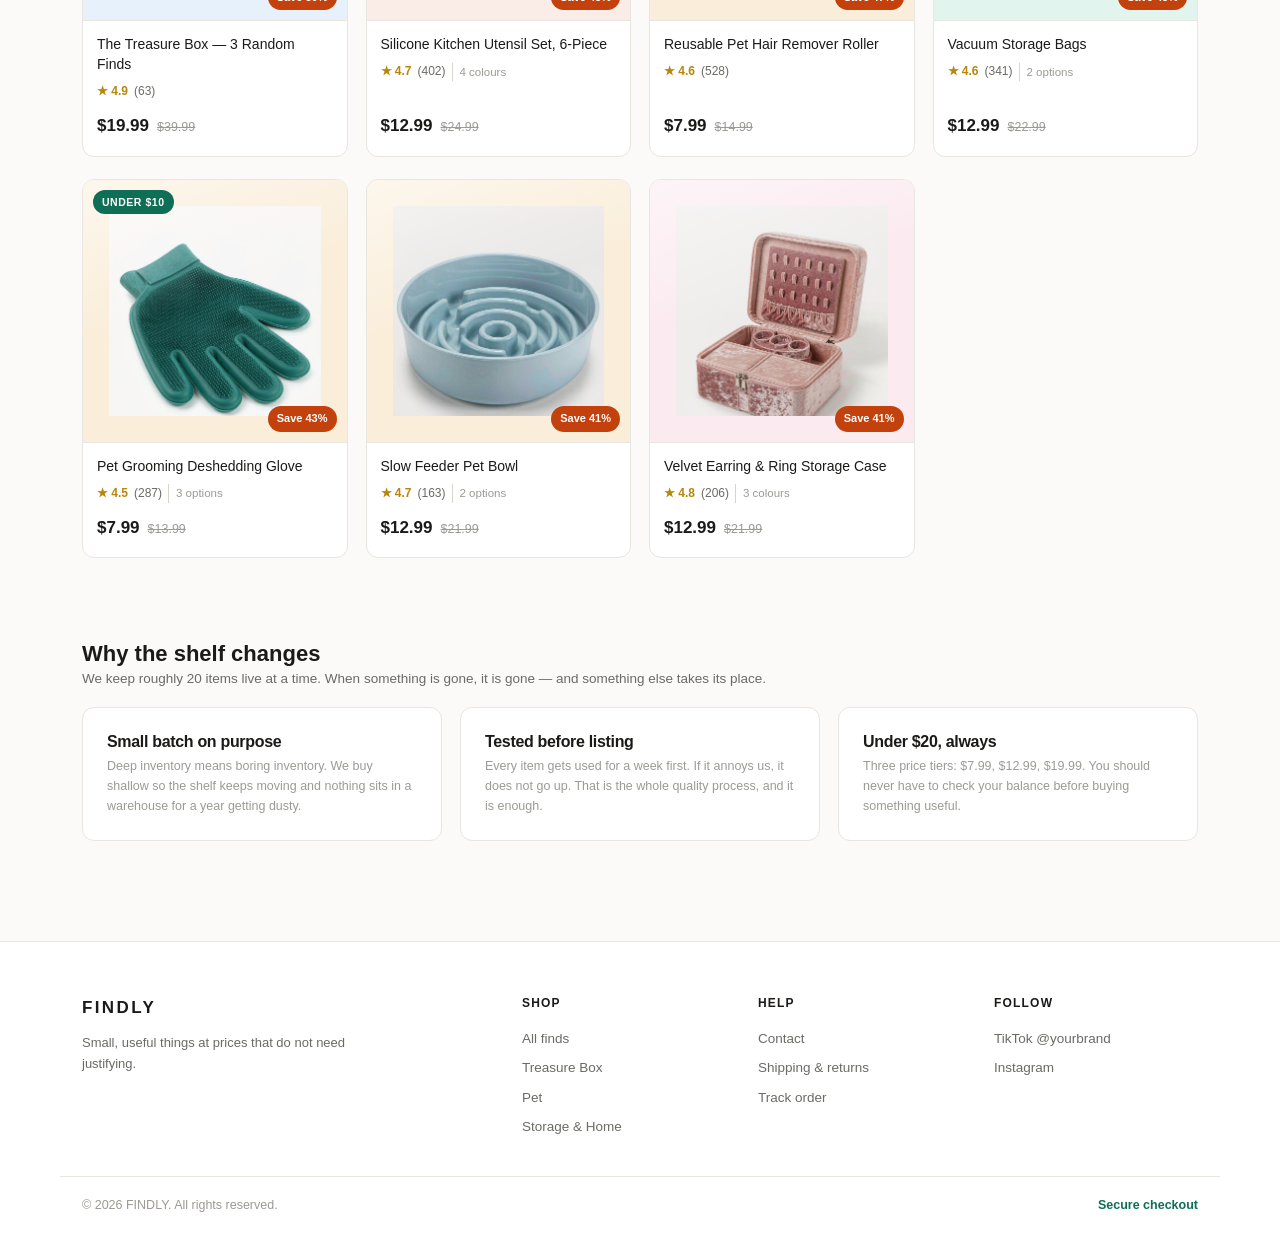
==== commit f84121ed: "Upgrade to 59-language i18n + 225-country selector" ====
--- a/index.html
+++ b/index.html
@@ -78,6 +78,7 @@
 
 <div id="site-footer"></div>
 
+<script src="assets/js/countries.js"></script>
 <script src="assets/js/i18n.js"></script>
 <script src="assets/js/config.js"></script>
 <script src="assets/js/products.js"></script>
--- a/assets/css/style.css
+++ b/assets/css/style.css
@@ -71,35 +71,73 @@
 .cart-count.is-empty{background:rgba(255,255,255,.28);color:#fff;}
 .header-right{display:flex;align-items:center;gap:10px;}
 
-/* ---------- 语言切换器 ---------- */
-.lang-switch{position:relative;}
-.lang-btn{
+/* ---------- 国家 / 语言选择器 ---------- */
+.geo-switch{position:relative;}
+.geo-btn{
   display:flex;align-items:center;gap:7px;background:transparent;
   border:1px solid var(--line2);border-radius:999px;padding:8px 12px;
   font-size:13px;font-weight:500;color:var(--ink2);line-height:1;
   transition:border-color .15s,color .15s,background .15s;
 }
-.lang-btn:hover{border-color:var(--ink2);color:var(--ink);}
-.lang-btn svg{flex:none;opacity:.72;}
-.lang-cur{white-space:nowrap;max-width:12ch;overflow:hidden;text-overflow:ellipsis;}
-.lang-caret{font-size:9px;line-height:1;opacity:.6;}
-.lang-btn[aria-expanded="true"]{border-color:var(--ink);color:var(--ink);background:var(--card);}
-.lang-menu{
+.geo-btn:hover{border-color:var(--ink2);color:var(--ink);}
+.geo-btn[aria-expanded="true"]{border-color:var(--ink);color:var(--ink);background:var(--card);}
+.geo-btn .geo-flag{font-size:15px;}
+.geo-cur{white-space:nowrap;max-width:16ch;overflow:hidden;text-overflow:ellipsis;}
+.geo-caret{font-size:9px;line-height:1;opacity:.6;}
+.geo-menu{
   position:absolute;top:calc(100% + 8px);right:0;z-index:90;
-  background:var(--card);border:1px solid var(--line);border-radius:12px;
-  box-shadow:0 18px 44px -20px rgba(27,26,24,.45);
-  padding:6px;min-width:190px;max-height:min(72vh,430px);overflow:auto;
-}
-.lang-item{
-  display:flex;align-items:center;justify-content:space-between;gap:14px;
+  display:flex;flex-direction:column;
+  background:var(--card);border:1px solid var(--line);border-radius:14px;
+  box-shadow:0 22px 54px -22px rgba(27,26,24,.5);
+  width:min(340px,calc(100vw - 26px));
+  max-height:min(76vh,540px);overflow:hidden;
+}
+.geo-menu-head{display:flex;align-items:center;justify-content:space-between;gap:10px;padding:13px 14px 9px;}
+.geo-menu-title{font-size:11px;font-weight:700;letter-spacing:.09em;text-transform:uppercase;color:var(--ink3);}
+.geo-close{
+  flex:none;background:none;border:none;padding:2px 4px;line-height:1;
+  font-size:13px;color:var(--ink3);border-radius:6px;
+}
+.geo-close:hover{color:var(--ink);background:#F4F2ED;}
+.geo-search-wrap{
+  display:flex;align-items:center;gap:8px;flex:none;
+  margin:0 13px 9px;padding:8px 11px;
+  border:1px solid var(--line2);border-radius:9px;color:var(--ink3);
+  transition:border-color .15s;
+}
+.geo-search-wrap:focus-within{border-color:var(--ink2);color:var(--ink2);}
+.geo-search{
+  flex:1;min-width:0;border:none;outline:none;background:none;
+  font-family:inherit;font-size:13.5px;color:var(--ink);padding:0;
+}
+.geo-search::placeholder{color:var(--ink3);}
+.geo-list{flex:1;overflow-y:auto;padding:0 7px 7px;overscroll-behavior:contain;}
+.geo-group-h{
+  position:sticky;top:0;z-index:1;margin:0;
+  padding:9px 8px 5px;background:var(--card);
+  font-size:10.5px;font-weight:700;letter-spacing:.09em;
+  text-transform:uppercase;color:var(--ink3);
+}
+.geo-item{
+  display:flex;align-items:center;gap:9px;
   width:100%;background:none;border:none;border-radius:8px;
-  padding:9px 11px;font-size:13.5px;color:var(--ink2);text-align:start;
-}
-.lang-item:hover{background:#F4F2ED;color:var(--ink);}
-.lang-item.is-on{background:var(--teal-bg);color:var(--teal);font-weight:600;}
-.lang-native{white-space:nowrap;}
-.lang-code{font-size:10.5px;letter-spacing:.08em;color:var(--ink3);font-weight:700;flex:none;}
-.lang-item.is-on .lang-code{color:var(--teal);opacity:.7;}
+  padding:8px;font-size:13.5px;color:var(--ink2);text-align:start;
+}
+.geo-item:hover{background:#F4F2ED;color:var(--ink);}
+.geo-item.is-on{background:var(--teal-bg);color:var(--teal);font-weight:600;}
+.geo-flag{flex:none;font-size:15px;line-height:1;}
+.geo-name{flex:1;min-width:0;white-space:nowrap;overflow:hidden;text-overflow:ellipsis;}
+.geo-lang{
+  flex:none;font-size:11px;color:var(--ink3);
+  max-width:12ch;white-space:nowrap;overflow:hidden;text-overflow:ellipsis;
+}
+.geo-item.is-on .geo-lang{color:var(--teal);opacity:.75;}
+.geo-foot{
+  flex:none;padding:9px 14px 12px;border-top:1px solid var(--line);
+  font-size:11.5px;color:var(--ink3);
+}
+.geo-foot.is-empty{color:var(--deal);}
+.geo-none,.geo-loading{padding:24px 10px;text-align:center;font-size:13px;color:var(--ink3);}
 
 /* ---------- Hero ---------- */
 .hero{border-bottom:1px solid var(--line);background:
@@ -178,6 +216,14 @@
 }
 .thumb-svg{width:100%;height:100%;}
 .p-thumb .thumb-svg{width:64%;height:64%;}
+
+/* ---------- 商品实拍图 ---------- */
+.p-img{width:100%;height:100%;object-fit:cover;display:block;}
+.pdp-img{width:100%;height:100%;object-fit:cover;display:block;}
+.pdp-stage.has-photo{padding:0;overflow:hidden;}
+.swatch-btn{padding:0;overflow:hidden;cursor:pointer;}
+.swatch-btn img{width:100%;height:100%;object-fit:cover;display:block;}
+.cart-thumb img{width:100%;height:100%;object-fit:cover;border-radius:10px;display:block;}
 .p-thumb::after{
   content:"";position:absolute;inset:0;border-radius:0;pointer-events:none;
   background:linear-gradient(160deg,rgba(255,255,255,.5),rgba(255,255,255,0) 46%);
@@ -414,7 +460,7 @@
 [dir="rtl"] body{letter-spacing:0;}
 [dir="rtl"] .badge{left:auto;right:10px;}
 [dir="rtl"] .save-badge{right:auto;left:10px;}
-[dir="rtl"] .lang-menu{right:auto;left:0;}
+[dir="rtl"] .geo-menu{right:auto;left:0;}
 [dir="rtl"] .ship-toggle{text-align:right;}
 [dir="rtl"] .cart-variant{margin-right:0;margin-left:7px;}
 [dir="rtl"] .cart-sku{margin-right:0;margin-left:8px;}
@@ -447,9 +493,10 @@
   .cart-info{grid-area:info;}
   .cart-row-right{grid-area:actions;flex-direction:row;justify-content:space-between;width:100%;}
   .field-row{grid-template-columns:1fr;}
-  .lang-btn{padding:8px 10px;gap:5px;}
+  .geo-btn{padding:8px 10px;gap:5px;}
 }
 @media(max-width:460px){
-  .lang-cur{display:none;}
-  .lang-btn{padding:9px 11px;}
-}
+  .geo-menu{position:fixed;top:auto;left:8px;right:8px;bottom:8px;width:auto;max-height:82vh;}
+  .geo-cur{display:none;}
+  .geo-btn{padding:9px 11px;}
+}
